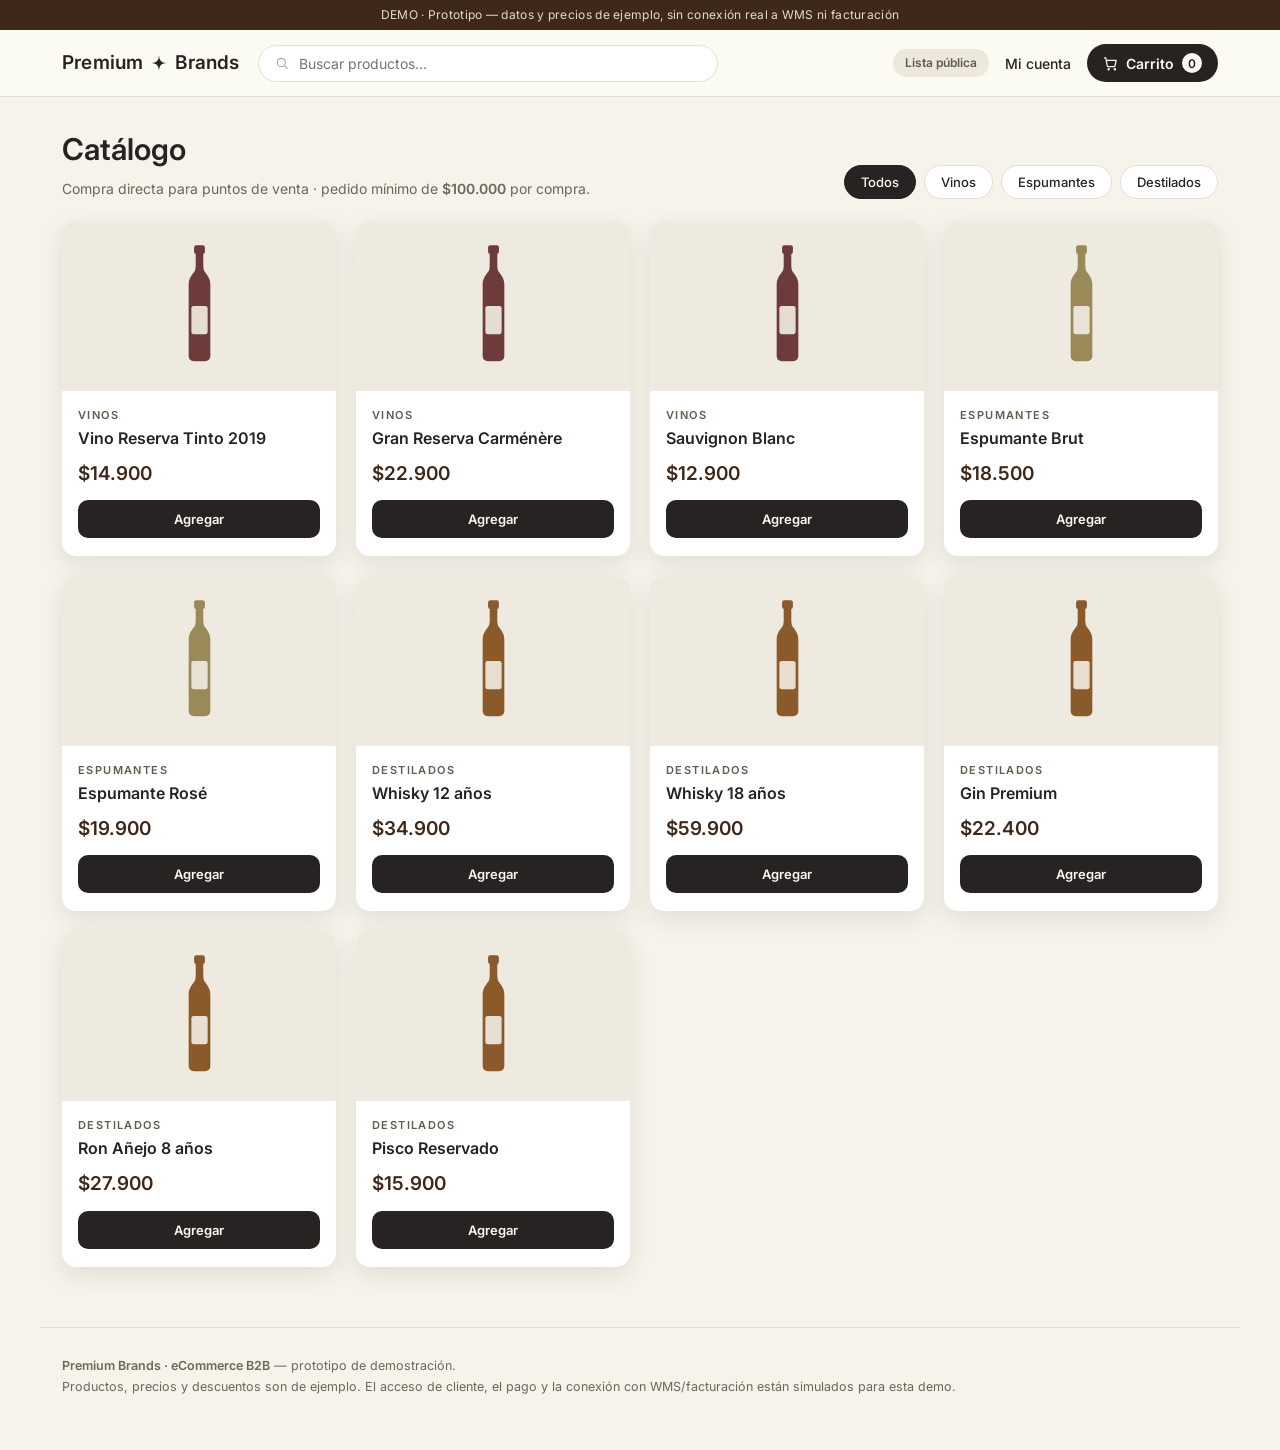
==== index.html @ 7d67d54c "Add files via upload" ====
<!DOCTYPE html>
<html lang="es">
<head>
  <meta charset="UTF-8" />
  <meta name="viewport" content="width=device-width, initial-scale=1.0" />
  <title>Premium Brands · eCommerce B2B (Demo)</title>
  <meta name="description" content="Demo del canal de compra B2B para puntos de venta de Premium Brands." />
  <link rel="preconnect" href="https://api.fontshare.com" crossorigin />
  <link rel="preconnect" href="https://fonts.googleapis.com" />
  <link rel="preconnect" href="https://fonts.gstatic.com" crossorigin />
  <link href="https://api.fontshare.com/v2/css?f[]=clash-grotesk@400,500,600,700&display=swap" rel="stylesheet" />
  <link href="https://fonts.googleapis.com/css2?family=Inter:wght@400;500;600;700&family=Playfair+Display:ital,wght@0,500;1,500&display=swap" rel="stylesheet" />
  <link rel="stylesheet" href="styles.css" />
</head>
<body>
  <!-- Cinta demo -->
  <div class="demo-ribbon">DEMO · Prototipo — datos y precios de ejemplo, sin conexión real a WMS ni facturación</div>

  <!-- Header -->
  <header class="topbar">
    <div class="topbar-inner">
      <a class="brand" href="#" aria-label="Premium Brands">
        <span class="brand-word">Premium</span>
        <span class="brand-star" aria-hidden="true"></span>
        <span class="brand-word">Brands</span>
      </a>

      <div class="search" role="search">
        <span class="search-ic" aria-hidden="true"></span>
        <input id="search" type="text" placeholder="Buscar productos…" autocomplete="off" />
      </div>

      <div class="topbar-actions">
        <span id="listBadge" class="list-badge list-public">Lista pública</span>
        <button id="accountBtn" class="btn-ghost">Mi cuenta</button>
        <button id="cartBtn" class="btn-cart" aria-label="Ver carrito">
          <span class="cart-ic" aria-hidden="true"></span>
          Carrito <span id="cartCount" class="cart-count">0</span>
        </button>
      </div>
    </div>
  </header>

  <!-- Banner cliente -->
  <div id="clientBanner" class="client-banner" hidden>
    <span class="banner-star" aria-hidden="true"></span>
    <span>Estás viendo <strong>precios y promociones exclusivas para clientes</strong>. Bienvenido de vuelta, <strong id="clientName">Cartera Premium</strong>.</span>
  </div>

  <!-- Contenido -->
  <main class="wrap">
    <div class="cat-head">
      <div>
        <h1 class="cat-title">Catálogo</h1>
        <p class="cat-sub">Compra directa para puntos de venta · pedido mínimo de <strong id="minLabel">$100.000</strong> por compra.</p>
      </div>
      <div id="filters" class="filters"></div>
    </div>

    <section id="grid" class="grid" aria-live="polite"></section>
    <p id="emptyState" class="empty" hidden>No encontramos productos con ese criterio.</p>
  </main>

  <footer class="foot">
    <p><strong>Premium Brands · eCommerce B2B</strong> — prototipo de demostración.</p>
    <p>Productos, precios y descuentos son de ejemplo. El acceso de cliente, el pago y la conexión con WMS/facturación están simulados para esta demo.</p>
  </footer>

  <!-- Carrito (drawer) -->
  <div id="overlay" class="overlay" hidden></div>
  <aside id="cart" class="cart-drawer" aria-label="Carrito" hidden>
    <div class="cart-top">
      <h2>Tu pedido</h2>
      <button id="cartClose" class="icon-close" aria-label="Cerrar">×</button>
    </div>
    <div id="cartItems" class="cart-items"></div>
    <div class="cart-foot">
      <div class="cart-row">
        <span>Subtotal</span>
        <strong id="cartSubtotal">$0</strong>
      </div>
      <div id="minHint" class="min-hint"></div>
      <button id="checkoutBtn" class="btn-primary btn-block" disabled>Confirmar pedido</button>
      <p class="cart-note">El pedido ingresa al WMS de Premium y se emite la factura. <em>(Simulado en esta demo.)</em></p>
    </div>
  </aside>

  <!-- Login (modal) -->
  <div id="loginModal" class="modal" hidden>
    <div class="modal-card">
      <button class="icon-close modal-close" data-close aria-label="Cerrar">×</button>
      <h2 class="modal-title">Acceso de clientes</h2>
      <p class="modal-sub">Ingresa con tu usuario para ver <strong>precios y promociones exclusivas</strong>.</p>
      <label class="field"><span>Usuario</span><input id="user" type="text" placeholder="cliente" autocomplete="username" /></label>
      <label class="field"><span>Contraseña</span><input id="pass" type="password" placeholder="••••••••" autocomplete="current-password" /></label>
      <p id="loginError" class="login-error" hidden>Usuario o contraseña incorrectos.</p>
      <button id="loginSubmit" class="btn-primary btn-block">Ingresar</button>
      <p class="demo-cred">Demo · usuario <code>cliente</code> · contraseña <code>premium</code></p>
    </div>
  </div>

  <!-- Confirmación (modal) -->
  <div id="okModal" class="modal" hidden>
    <div class="modal-card center">
      <div class="ok-badge" aria-hidden="true">✓</div>
      <h2 class="modal-title">¡Pedido recibido!</h2>
      <p class="modal-sub">Pedido <strong id="orderNo">PB-0000</strong> por <strong id="orderTotal">$0</strong>.</p>
      <p class="ok-text">Ingresa a la bodega de Premium Brands (WMS) para su preparación y se emitirá la factura correspondiente.</p>
      <p class="ok-sim"><em>Demo — sin conexión real a WMS ni facturación.</em></p>
      <button id="okClose" class="btn-primary btn-block">Seguir comprando</button>
    </div>
  </div>

  <script src="app.js"></script>
</body>
</html>
---- styles.css ----
:root{
  --ink:#282323;        /* Ébano Mate */
  --taupe:#645A4E;      /* Café Late */
  --bistre:#3E281B;     /* Bistre */
  --ivory:#F5F3EA;      /* Mármol (cálido) */
  --white:#FFFFFF;
  --off:#FBFBF3;
  --line:#E4DFD3;
  --muted:#6E655B;
  --muted-d:#B7ADA2;
  --tile:#EFEADF;
  --gold:#8A6A45;
  --ok:#5C6E42;
  --ok-bg:#E9EDDF;
  --font-title:'Clash Grotesk','Inter',system-ui,sans-serif;
  --font-body:'Inter',system-ui,-apple-system,'Segoe UI',Roboto,sans-serif;
  --font-acc:'Playfair Display',Georgia,serif;
  --radius:14px;
  --shadow:0 8px 24px rgba(60,52,40,.10);
}
*{box-sizing:border-box}
[hidden]{display:none !important}
html,body{margin:0;padding:0}
body{
  font-family:var(--font-body);
  color:var(--ink);
  background:var(--ivory);
  -webkit-font-smoothing:antialiased;
  line-height:1.5;
}
h1,h2{font-family:var(--font-title);font-weight:600;margin:0}
strong{font-weight:600}
button{font-family:var(--font-body);cursor:pointer}
input{font-family:var(--font-body)}

/* estrella / destello */
.brand-star,.banner-star,.search-ic,.cart-ic{
  display:inline-block;background-repeat:no-repeat;background-position:center;background-size:contain;
}
.brand-star{width:16px;height:16px;background-image:url("data:image/svg+xml,%3Csvg xmlns='http://www.w3.org/2000/svg' viewBox='0 0 100 100'%3E%3Cpath d='M50 3C53.5 37 63 46.5 97 50 63 53.5 53.5 63 50 97 46.5 63 37 53.5 3 50 37 46.5 46.5 37 50 3Z' fill='%23282323'/%3E%3C/svg%3E")}
.banner-star{width:14px;height:14px;background-image:url("data:image/svg+xml,%3Csvg xmlns='http://www.w3.org/2000/svg' viewBox='0 0 100 100'%3E%3Cpath d='M50 3C53.5 37 63 46.5 97 50 63 53.5 53.5 63 50 97 46.5 63 37 53.5 3 50 37 46.5 46.5 37 50 3Z' fill='%23FBFBF3'/%3E%3C/svg%3E")}

/* cinta demo */
.demo-ribbon{
  background:var(--bistre);color:#E7D9C9;font-size:12px;letter-spacing:.3px;
  text-align:center;padding:6px 14px;
}

/* header */
.topbar{position:sticky;top:0;z-index:40;background:var(--off);border-bottom:1px solid var(--line)}
.topbar-inner{
  max-width:1200px;margin:0 auto;padding:14px 22px;display:flex;align-items:center;gap:18px;
}
.brand{display:flex;align-items:center;gap:8px;text-decoration:none;color:var(--ink)}
.brand-word{font-family:var(--font-title);font-weight:600;font-size:19px;letter-spacing:.2px}
.search{
  flex:1;max-width:460px;display:flex;align-items:center;gap:8px;
  background:var(--white);border:1px solid var(--line);border-radius:999px;padding:8px 16px;
}
.search-ic{width:15px;height:15px;opacity:.55;background-image:url("data:image/svg+xml,%3Csvg xmlns='http://www.w3.org/2000/svg' viewBox='0 0 24 24' fill='none' stroke='%236E655B' stroke-width='2' stroke-linecap='round'%3E%3Ccircle cx='11' cy='11' r='7'/%3E%3Cline x1='21' y1='21' x2='16.5' y2='16.5'/%3E%3C/svg%3E")}
.search input{border:0;outline:0;background:transparent;width:100%;font-size:14px;color:var(--ink)}
.topbar-actions{display:flex;align-items:center;gap:12px;margin-left:auto}
.list-badge{font-size:12px;font-weight:600;padding:5px 12px;border-radius:999px;white-space:nowrap}
.list-public{background:#EDE8DC;color:var(--taupe)}
.list-client{background:var(--ink);color:var(--off)}
.btn-ghost{background:transparent;border:0;color:var(--ink);font-size:14px;font-weight:500;padding:8px 4px}
.btn-ghost:hover{color:var(--taupe)}
.btn-cart{
  display:flex;align-items:center;gap:8px;background:var(--ink);color:var(--off);
  border:0;border-radius:999px;padding:9px 16px;font-size:14px;font-weight:600;
}
.btn-cart:hover{background:#3a3330}
.cart-ic{width:15px;height:15px;background-image:url("data:image/svg+xml,%3Csvg xmlns='http://www.w3.org/2000/svg' viewBox='0 0 24 24' fill='none' stroke='%23FBFBF3' stroke-width='2' stroke-linecap='round' stroke-linejoin='round'%3E%3Ccircle cx='9' cy='21' r='1'/%3E%3Ccircle cx='19' cy='21' r='1'/%3E%3Cpath d='M2.5 3h2l2.2 12.4a2 2 0 0 0 2 1.6h8.6a2 2 0 0 0 2-1.6L21 7H6'/%3E%3C/svg%3E")}
.cart-count{background:var(--off);color:var(--ink);border-radius:999px;min-width:20px;height:20px;display:inline-flex;align-items:center;justify-content:center;font-size:12px;padding:0 5px}

/* banner cliente */
.client-banner{
  background:var(--ink);color:var(--off);font-size:14px;
  display:flex;align-items:center;justify-content:center;gap:10px;padding:11px 18px;text-align:center;
}

/* contenido */
.wrap{max-width:1200px;margin:0 auto;padding:30px 22px 60px}
.cat-head{display:flex;align-items:flex-end;justify-content:space-between;gap:20px;flex-wrap:wrap;margin-bottom:22px}
.cat-title{font-size:30px}
.cat-sub{margin:6px 0 0;color:var(--muted);font-size:14px}
.filters{display:flex;gap:8px;flex-wrap:wrap}
.chip{
  background:var(--white);border:1px solid var(--line);color:var(--ink);
  border-radius:999px;padding:8px 16px;font-size:13px;font-weight:500;
}
.chip.active{background:var(--ink);color:var(--off);border-color:var(--ink)}

.grid{display:grid;grid-template-columns:repeat(4,1fr);gap:20px}
.card{
  background:var(--white);border-radius:var(--radius);box-shadow:var(--shadow);
  display:flex;flex-direction:column;overflow:hidden;
}
.card-img{background:var(--tile);height:170px;display:flex;align-items:center;justify-content:center}
.card-img svg{height:130px}
.card-body{padding:16px 16px 18px;display:flex;flex-direction:column;flex:1}
.card-cat{font-size:11px;font-weight:600;letter-spacing:1.4px;text-transform:uppercase;color:var(--taupe)}
.card-name{font-family:var(--font-title);font-weight:600;font-size:16px;margin:5px 0 auto;line-height:1.2}
.price-row{display:flex;align-items:baseline;gap:8px;margin-top:12px}
.price{font-family:var(--font-title);font-weight:600;font-size:19px;color:var(--bistre)}
.price-old{font-size:13px;color:var(--muted);text-decoration:line-through}
.price-tag{font-size:11px;font-weight:700;color:var(--gold);background:#F3ECDF;border-radius:6px;padding:2px 6px}
.add{
  margin-top:12px;background:var(--ink);color:var(--off);border:0;border-radius:10px;
  padding:11px;font-size:13px;font-weight:600;width:100%;
}
.add:hover{background:#3a3330}
.add.in-cart{background:var(--white);color:var(--ink);border:1px solid var(--ink)}
.qty{display:flex;align-items:center;justify-content:space-between;margin-top:12px;
  border:1px solid var(--line);border-radius:10px;overflow:hidden}
.qty button{background:var(--white);border:0;width:40px;height:40px;font-size:18px;color:var(--ink)}
.qty button:hover{background:var(--tile)}
.qty span{font-weight:600;font-size:14px}

.empty{text-align:center;color:var(--muted);padding:40px}

/* footer */
.foot{max-width:1200px;margin:0 auto;padding:26px 22px 50px;color:var(--muted);font-size:12.5px;border-top:1px solid var(--line)}
.foot p{margin:3px 0}

/* overlay + drawer */
.overlay{position:fixed;inset:0;background:rgba(40,35,35,.5);z-index:50}
.cart-drawer{
  position:fixed;top:0;right:0;height:100%;width:400px;max-width:92vw;background:var(--off);
  z-index:60;display:flex;flex-direction:column;box-shadow:-12px 0 40px rgba(40,35,35,.22);
}
.cart-top{display:flex;align-items:center;justify-content:space-between;padding:20px 22px;border-bottom:1px solid var(--line)}
.cart-top h2{font-size:20px}
.icon-close{background:transparent;border:0;font-size:26px;line-height:1;color:var(--muted)}
.icon-close:hover{color:var(--ink)}
.cart-items{flex:1;overflow-y:auto;padding:10px 22px}
.ci{display:flex;gap:12px;padding:14px 0;border-bottom:1px solid var(--line)}
.ci-thumb{width:46px;height:56px;background:var(--tile);border-radius:8px;flex:0 0 auto;display:flex;align-items:center;justify-content:center}
.ci-thumb svg{height:42px}
.ci-main{flex:1;min-width:0}
.ci-name{font-weight:600;font-size:14px}
.ci-price{color:var(--muted);font-size:13px;margin-top:2px}
.ci-controls{display:flex;align-items:center;gap:10px;margin-top:8px}
.ci-controls button{width:28px;height:28px;border:1px solid var(--line);background:var(--white);border-radius:7px;font-size:15px;color:var(--ink)}
.ci-controls span{font-size:13px;font-weight:600;min-width:18px;text-align:center}
.ci-line{font-weight:600;font-size:14px;white-space:nowrap}
.cart-empty{color:var(--muted);text-align:center;padding:50px 10px}
.cart-foot{padding:18px 22px 22px;border-top:1px solid var(--line);background:var(--off)}
.cart-row{display:flex;justify-content:space-between;align-items:center;font-size:15px;margin-bottom:10px}
.cart-row strong{font-family:var(--font-title);font-size:20px}
.min-hint{font-size:13px;margin-bottom:12px;min-height:18px}
.min-hint.warn{color:var(--taupe)}
.min-hint.ok{color:var(--ok);background:var(--ok-bg);padding:8px 12px;border-radius:9px;font-weight:500}
.cart-note{font-size:11.5px;color:var(--muted);margin:12px 0 0;text-align:center}

.btn-primary{background:var(--ink);color:var(--off);border:0;border-radius:11px;padding:14px;font-size:15px;font-weight:600}
.btn-primary:hover:not(:disabled){background:#3a3330}
.btn-primary:disabled{background:#CFC7BA;color:#8A8175;cursor:not-allowed}
.btn-block{width:100%}

/* modales */
.modal{position:fixed;inset:0;z-index:70;background:rgba(40,35,35,.5);display:flex;align-items:center;justify-content:center;padding:20px}
.modal-card{background:var(--off);border-radius:16px;padding:30px 28px;width:400px;max-width:100%;position:relative;box-shadow:0 20px 60px rgba(40,35,35,.3)}
.modal-card.center{text-align:center}
.modal-close{position:absolute;top:14px;right:16px}
.modal-title{font-size:22px;margin-bottom:6px}
.modal-sub{color:var(--muted);font-size:14px;margin:0 0 18px}
.field{display:block;margin-bottom:14px}
.field span{display:block;font-size:12px;font-weight:600;color:var(--taupe);margin-bottom:5px}
.field input{width:100%;padding:12px 14px;border:1px solid var(--line);border-radius:10px;font-size:15px;background:var(--white)}
.field input:focus{outline:2px solid var(--taupe);outline-offset:-1px}
.login-error{color:#9B3B3B;font-size:13px;margin:0 0 12px}
.demo-cred{font-size:12px;color:var(--muted);text-align:center;margin:14px 0 0}
.demo-cred code{background:var(--tile);padding:2px 6px;border-radius:5px;font-size:12px}
.ok-badge{width:56px;height:56px;border-radius:50%;background:var(--ok-bg);color:var(--ok);font-size:28px;
  display:flex;align-items:center;justify-content:center;margin:0 auto 14px}
.ok-text{font-size:14px;color:var(--ink);margin:0 0 6px}
.ok-sim{font-size:12px;color:var(--muted);margin:0 0 18px}

/* responsive */
@media (max-width:1000px){ .grid{grid-template-columns:repeat(3,1fr)} }
@media (max-width:720px){
  .search{display:none}
  .grid{grid-template-columns:repeat(2,1fr);gap:14px}
  .brand-word{font-size:17px}
  .topbar-actions{gap:8px}
  .btn-ghost{display:none}
  .cat-title{font-size:24px}
}
@media (max-width:440px){
  .grid{grid-template-columns:1fr 1fr;gap:12px}
  .card-img{height:140px}
  .card-img svg{height:104px}
}
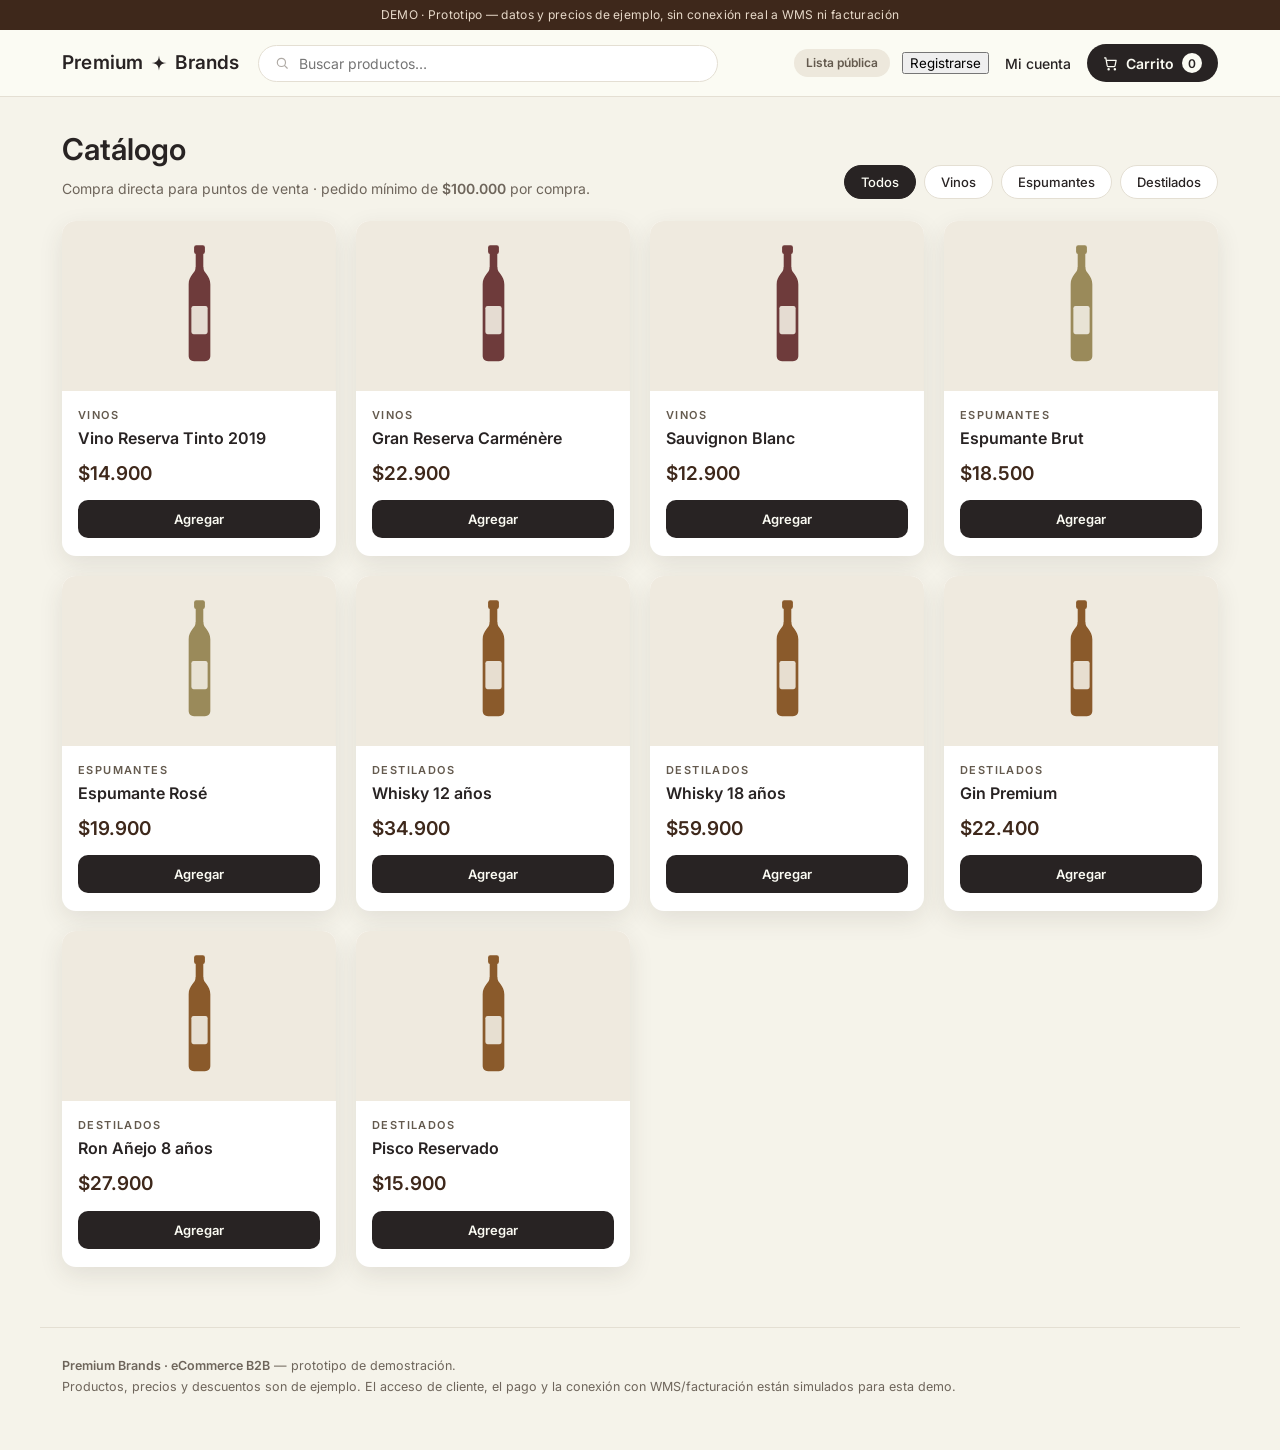
==== commit 9ea8a989: "Update index.html" ====
--- a/index.html
+++ b/index.html
@@ -32,6 +32,7 @@
 
       <div class="topbar-actions">
         <span id="listBadge" class="list-badge list-public">Lista pública</span>
+        <button id="registerBtn" class="btn-outline">Registrarse</button>
         <button id="accountBtn" class="btn-ghost">Mi cuenta</button>
         <button id="cartBtn" class="btn-cart" aria-label="Ver carrito">
           <span class="cart-ic" aria-hidden="true"></span>
@@ -70,18 +71,52 @@
   <div id="overlay" class="overlay" hidden></div>
   <aside id="cart" class="cart-drawer" aria-label="Carrito" hidden>
     <div class="cart-top">
-      <h2>Tu pedido</h2>
+      <h2 id="cartTitle">Tu pedido</h2>
       <button id="cartClose" class="icon-close" aria-label="Cerrar">×</button>
     </div>
-    <div id="cartItems" class="cart-items"></div>
-    <div class="cart-foot">
-      <div class="cart-row">
-        <span>Subtotal</span>
-        <strong id="cartSubtotal">$0</strong>
+
+    <!-- Vista carrito -->
+    <div id="cartView" class="cart-view">
+      <div id="cartItems" class="cart-items"></div>
+      <div class="cart-foot">
+        <div class="cart-row">
+          <span>Subtotal</span>
+          <strong id="cartSubtotal">$0</strong>
+        </div>
+        <div id="minHint" class="min-hint"></div>
+        <button id="checkoutBtn" class="btn-primary btn-block" disabled>Confirmar pedido</button>
+        <p id="cartNote" class="cart-note"></p>
       </div>
-      <div id="minHint" class="min-hint"></div>
-      <button id="checkoutBtn" class="btn-primary btn-block" disabled>Confirmar pedido</button>
-      <p class="cart-note">El pedido ingresa al WMS de Premium y se emite la factura. <em>(Simulado en esta demo.)</em></p>
+    </div>
+
+    <!-- Vista pago (cliente no registrado) -->
+    <div id="payView" class="cart-view" hidden>
+      <div class="pay-body">
+        <button id="payBack" class="pay-back">← Volver al carrito</button>
+        <h3 class="pay-title">Datos y pago</h3>
+        <p class="pay-sub">Completa tus datos para la factura y realiza el pago.</p>
+
+        <div class="pay-section">Datos de facturación</div>
+        <label class="field"><span>Nombre y apellido</span><input id="bName" type="text" placeholder="Nombre Apellido" autocomplete="name" /></label>
+        <label class="field"><span>RUT</span><input id="bRut" type="text" placeholder="12.345.678-9" /></label>
+        <label class="field"><span>Razón social</span><input id="bRazon" type="text" placeholder="Comercial Los Andes SpA" autocomplete="organization" /></label>
+        <label class="field"><span>RUT empresa</span><input id="bRutEmp" type="text" placeholder="76.543.210-K" /></label>
+        <div class="pay-row">
+          <label class="field"><span>Teléfono</span><input id="bFono" type="text" inputmode="tel" placeholder="+56 9 1234 5678" autocomplete="tel" /></label>
+          <label class="field"><span>Email</span><input id="bEmail" type="email" placeholder="correo@negocio.cl" autocomplete="email" /></label>
+        </div>
+
+        <div class="pay-section pay-section-div">Pago</div>
+        <label class="field"><span>Nombre en la tarjeta</span><input id="payName" type="text" placeholder="Nombre Apellido" autocomplete="cc-name" /></label>
+        <label class="field"><span>Número de tarjeta</span><input id="payCard" type="text" inputmode="numeric" placeholder="4242 4242 4242 4242" autocomplete="cc-number" /></label>
+        <div class="pay-row">
+          <label class="field"><span>Vencimiento</span><input id="payExp" type="text" placeholder="MM/AA" autocomplete="cc-exp" /></label>
+          <label class="field"><span>CVV</span><input id="payCvv" type="text" inputmode="numeric" placeholder="123" autocomplete="cc-csc" /></label>
+        </div>
+        <p id="payError" class="login-error" hidden>Completa todos los datos requeridos.</p>
+        <button id="paySubmit" class="btn-primary btn-block">Pagar <span id="payAmount">$0</span></button>
+        <p class="cart-note">Pago simulado — no se procesa ningún cobro real.</p>
+      </div>
     </div>
   </aside>
 
@@ -93,9 +128,37 @@
       <p class="modal-sub">Ingresa con tu usuario para ver <strong>precios y promociones exclusivas</strong>.</p>
       <label class="field"><span>Usuario</span><input id="user" type="text" placeholder="cliente" autocomplete="username" /></label>
       <label class="field"><span>Contraseña</span><input id="pass" type="password" placeholder="••••••••" autocomplete="current-password" /></label>
-      <p id="loginError" class="login-error" hidden>Usuario o contraseña incorrectos.</p>
+      <p id="loginError" class="login-error" hidden>Ingresa un usuario y una contraseña.</p>
       <button id="loginSubmit" class="btn-primary btn-block">Ingresar</button>
-      <p class="demo-cred">Demo · usuario <code>cliente</code> · contraseña <code>premium</code></p>
+      <p class="demo-cred">Demo · ingresa cualquier usuario y contraseña para ver la lista de cliente.</p>
+    </div>
+  </div>
+
+  <!-- Registro (modal) -->
+  <div id="regModal" class="modal" hidden>
+    <div class="modal-card">
+      <button class="icon-close modal-close" data-close-reg aria-label="Cerrar">×</button>
+      <div id="regForm">
+        <h2 class="modal-title">Registro de punto de venta</h2>
+        <p class="modal-sub">Déjanos tus datos y un vendedor se pondrá en contacto.</p>
+        <label class="field"><span>Nombre y apellido</span><input id="rName" type="text" placeholder="Nombre Apellido" autocomplete="name" /></label>
+        <label class="field"><span>RUT</span><input id="rRut" type="text" placeholder="12.345.678-9" /></label>
+        <label class="field"><span>Razón social</span><input id="rRazon" type="text" placeholder="Comercial Los Andes SpA" autocomplete="organization" /></label>
+        <label class="field"><span>RUT empresa</span><input id="rRutEmp" type="text" placeholder="76.543.210-K" /></label>
+        <div class="pay-row">
+          <label class="field"><span>Teléfono</span><input id="rFono" type="text" inputmode="tel" placeholder="+56 9 1234 5678" autocomplete="tel" /></label>
+          <label class="field"><span>Email</span><input id="rEmail" type="email" placeholder="correo@negocio.cl" autocomplete="email" /></label>
+        </div>
+        <p id="regError" class="login-error" hidden>Completa todos los datos.</p>
+        <button id="regSubmit" class="btn-primary btn-block">Enviar registro</button>
+      </div>
+      <div id="regDone" class="reg-done" hidden>
+        <div class="ok-badge" aria-hidden="true">✓</div>
+        <h2 class="modal-title">¡Registro recibido!</h2>
+        <p class="ok-text">Un vendedor se pondrá en contacto contigo a la brevedad.</p>
+        <p class="ok-sim"><em>Demo — registro guardado localmente para el backoffice.</em></p>
+        <button id="regDoneClose" class="btn-primary btn-block">Cerrar</button>
+      </div>
     </div>
   </div>
 
@@ -103,9 +166,10 @@
   <div id="okModal" class="modal" hidden>
     <div class="modal-card center">
       <div class="ok-badge" aria-hidden="true">✓</div>
-      <h2 class="modal-title">¡Pedido recibido!</h2>
+      <h2 class="modal-title" id="okTitle">¡Pedido recibido!</h2>
       <p class="modal-sub">Pedido <strong id="orderNo">PB-0000</strong> por <strong id="orderTotal">$0</strong>.</p>
-      <p class="ok-text">Ingresa a la bodega de Premium Brands (WMS) para su preparación y se emitirá la factura correspondiente.</p>
+      <p class="ok-text" id="okText">El pedido ingresa a la bodega de Premium Brands (WMS) y se emite la factura correspondiente.</p>
+      <div id="okExtra" class="okextra" hidden></div>
       <p class="ok-sim"><em>Demo — sin conexión real a WMS ni facturación.</em></p>
       <button id="okClose" class="btn-primary btn-block">Seguir comprando</button>
     </div>
--- a/styles.css
+++ b/styles.css
@@ -133,6 +133,7 @@
 .cart-top h2{font-size:20px}
 .icon-close{background:transparent;border:0;font-size:26px;line-height:1;color:var(--muted)}
 .icon-close:hover{color:var(--ink)}
+.cart-view{flex:1;display:flex;flex-direction:column;min-height:0}
 .cart-items{flex:1;overflow-y:auto;padding:10px 22px}
 .ci{display:flex;gap:12px;padding:14px 0;border-bottom:1px solid var(--line)}
 .ci-thumb{width:46px;height:56px;background:var(--tile);border-radius:8px;flex:0 0 auto;display:flex;align-items:center;justify-content:center}
@@ -153,6 +154,15 @@
 .min-hint.ok{color:var(--ok);background:var(--ok-bg);padding:8px 12px;border-radius:9px;font-weight:500}
 .cart-note{font-size:11.5px;color:var(--muted);margin:12px 0 0;text-align:center}
 
+/* vista de pago (no registrados) */
+.pay-body{flex:1;overflow-y:auto;padding:18px 22px 22px}
+.pay-back{background:transparent;border:0;color:var(--taupe);font-size:13px;font-weight:600;padding:0 0 12px;cursor:pointer}
+.pay-back:hover{color:var(--ink)}
+.pay-title{font-family:var(--font-title);font-weight:600;font-size:18px;margin:0 0 2px}
+.pay-sub{color:var(--muted);font-size:13px;margin:0 0 16px}
+.pay-row{display:flex;gap:12px}
+.pay-row .field{flex:1}
+
 .btn-primary{background:var(--ink);color:var(--off);border:0;border-radius:11px;padding:14px;font-size:15px;font-weight:600}
 .btn-primary:hover:not(:disabled){background:#3a3330}
 .btn-primary:disabled{background:#CFC7BA;color:#8A8175;cursor:not-allowed}
@@ -167,28 +177,4 @@
 .modal-sub{color:var(--muted);font-size:14px;margin:0 0 18px}
 .field{display:block;margin-bottom:14px}
 .field span{display:block;font-size:12px;font-weight:600;color:var(--taupe);margin-bottom:5px}
-.field input{width:100%;padding:12px 14px;border:1px solid var(--line);border-radius:10px;font-size:15px;background:var(--white)}
-.field input:focus{outline:2px solid var(--taupe);outline-offset:-1px}
-.login-error{color:#9B3B3B;font-size:13px;margin:0 0 12px}
-.demo-cred{font-size:12px;color:var(--muted);text-align:center;margin:14px 0 0}
-.demo-cred code{background:var(--tile);padding:2px 6px;border-radius:5px;font-size:12px}
-.ok-badge{width:56px;height:56px;border-radius:50%;background:var(--ok-bg);color:var(--ok);font-size:28px;
-  display:flex;align-items:center;justify-content:center;margin:0 auto 14px}
-.ok-text{font-size:14px;color:var(--ink);margin:0 0 6px}
-.ok-sim{font-size:12px;color:var(--muted);margin:0 0 18px}
-
-/* responsive */
-@media (max-width:1000px){ .grid{grid-template-columns:repeat(3,1fr)} }
-@media (max-width:720px){
-  .search{display:none}
-  .grid{grid-template-columns:repeat(2,1fr);gap:14px}
-  .brand-word{font-size:17px}
-  .topbar-actions{gap:8px}
-  .btn-ghost{display:none}
-  .cat-title{font-size:24px}
-}
-@media (max-width:440px){
-  .grid{grid-template-columns:1fr 1fr;gap:12px}
-  .card-img{height:140px}
-  .card-img svg{height:104px}
-}
+.field input{width:100%;padding:12px
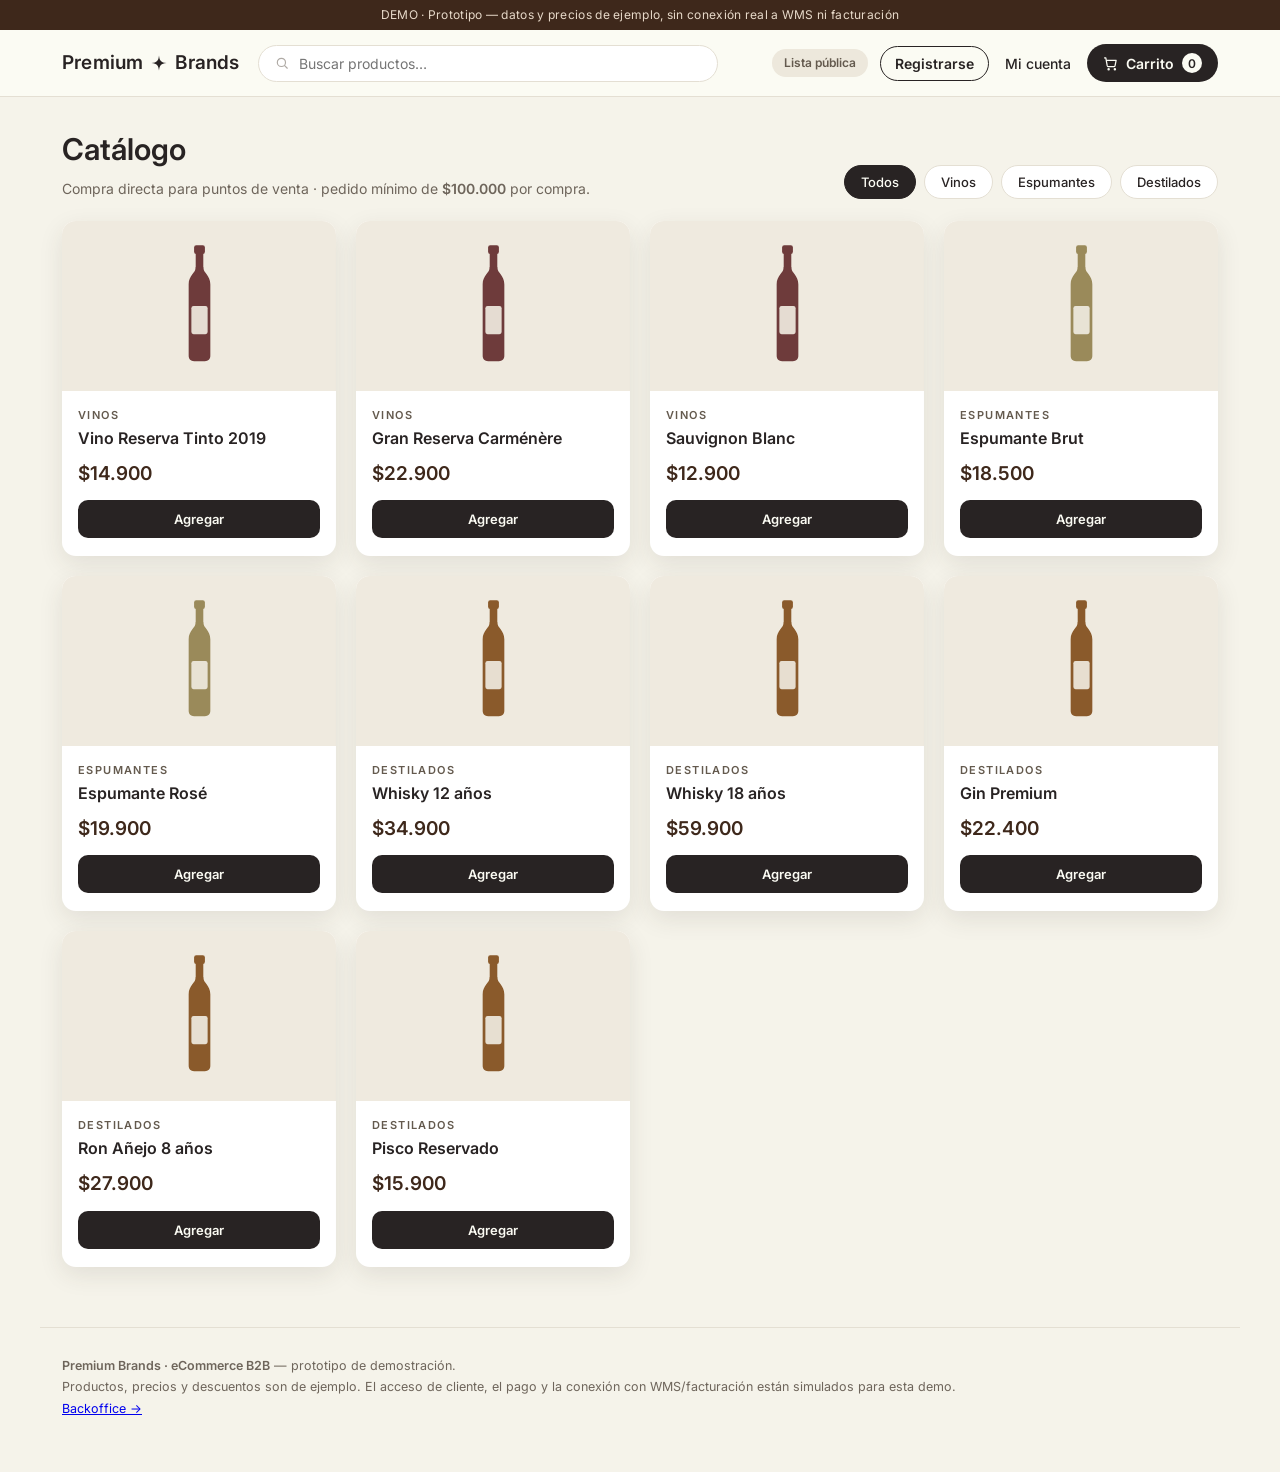
==== commit 5e545214: "Update index.html" ====
--- a/index.html
+++ b/index.html
@@ -65,6 +65,7 @@
   <footer class="foot">
     <p><strong>Premium Brands · eCommerce B2B</strong> — prototipo de demostración.</p>
     <p>Productos, precios y descuentos son de ejemplo. El acceso de cliente, el pago y la conexión con WMS/facturación están simulados para esta demo.</p>
+    <p><a class="foot-admin" href="admin.html">Backoffice →</a></p>
   </footer>
 
   <!-- Carrito (drawer) -->
--- a/styles.css
+++ b/styles.css
@@ -162,11 +162,16 @@
 .pay-sub{color:var(--muted);font-size:13px;margin:0 0 16px}
 .pay-row{display:flex;gap:12px}
 .pay-row .field{flex:1}
+.pay-section{font-size:11px;font-weight:700;letter-spacing:1px;text-transform:uppercase;color:var(--taupe);margin:2px 0 10px}
+.pay-section-div{margin-top:6px;padding-top:16px;border-top:1px solid var(--line)}
 
 .btn-primary{background:var(--ink);color:var(--off);border:0;border-radius:11px;padding:14px;font-size:15px;font-weight:600}
 .btn-primary:hover:not(:disabled){background:#3a3330}
 .btn-primary:disabled{background:#CFC7BA;color:#8A8175;cursor:not-allowed}
 .btn-block{width:100%}
+.btn-outline{background:transparent;border:1px solid var(--ink);color:var(--ink);border-radius:999px;padding:8px 14px;font-size:14px;font-weight:600;text-decoration:none;display:inline-block}
+.btn-outline:hover{background:var(--ink);color:var(--off)}
+.reg-done{text-align:center}
 
 /* modales */
 .modal{position:fixed;inset:0;z-index:70;background:rgba(40,35,35,.5);display:flex;align-items:center;justify-content:center;padding:20px}
@@ -177,4 +182,67 @@
 .modal-sub{color:var(--muted);font-size:14px;margin:0 0 18px}
 .field{display:block;margin-bottom:14px}
 .field span{display:block;font-size:12px;font-weight:600;color:var(--taupe);margin-bottom:5px}
-.field input{width:100%;padding:12px
+.field input{width:100%;padding:12px 14px;border:1px solid var(--line);border-radius:10px;font-size:15px;background:var(--white)}
+.field input:focus{outline:2px solid var(--taupe);outline-offset:-1px}
+.login-error{color:#9B3B3B;font-size:13px;margin:0 0 12px}
+.demo-cred{font-size:12px;color:var(--muted);text-align:center;margin:14px 0 0}
+.demo-cred code{background:var(--tile);padding:2px 6px;border-radius:5px;font-size:12px}
+.ok-badge{width:56px;height:56px;border-radius:50%;background:var(--ok-bg);color:var(--ok);font-size:28px;
+  display:flex;align-items:center;justify-content:center;margin:0 auto 14px}
+.ok-text{font-size:14px;color:var(--ink);margin:0 0 6px}
+.ok-sim{font-size:12px;color:var(--muted);margin:0 0 18px}
+
+/* despacho + vendedor (lista pública) */
+.okextra{margin:14px 0 4px;text-align:left}
+.ship{background:var(--ok-bg);color:var(--ok);font-size:13px;font-weight:500;padding:9px 12px;border-radius:9px;margin-bottom:12px;text-align:center}
+.seller{border:1px solid var(--line);border-radius:11px;padding:12px 14px;background:var(--white)}
+.seller-h{font-size:11px;font-weight:700;letter-spacing:1px;text-transform:uppercase;color:var(--taupe);margin-bottom:4px}
+.seller-name{font-family:var(--font-title);font-weight:600;font-size:16px;color:var(--ink);margin-bottom:6px}
+.seller-row{font-size:13px;color:var(--ink);margin-top:2px}
+.seller-row span{color:var(--muted);display:inline-block;width:70px}
+.seller-note{font-size:11px;color:var(--muted);margin-top:8px}
+.ok-invoice{font-size:13px;color:var(--ink);margin:0 0 12px;text-align:center}
+
+/* responsive */
+@media (max-width:1000px){ .grid{grid-template-columns:repeat(3,1fr)} }
+@media (max-width:720px){
+  .search{display:none}
+  .grid{grid-template-columns:repeat(2,1fr);gap:14px}
+  .brand-word{font-size:17px}
+  .topbar-actions{gap:8px}
+  .btn-ghost{display:none}
+  .cat-title{font-size:24px}
+}
+@media (max-width:440px){
+  .grid{grid-template-columns:1fr 1fr;gap:12px}
+  .card-img{height:140px}
+  .card-img svg{height:104px}
+}
+
+/* ===== Backoffice (admin.html) ===== */
+.admin-badgeword{font-family:var(--font-body);font-size:11px;font-weight:700;letter-spacing:2px;text-transform:uppercase;color:var(--taupe);margin-left:2px}
+.admin-bar{display:flex;gap:10px;flex-wrap:wrap;margin:28px 0 18px}
+.admin-stats{display:flex;gap:14px;flex-wrap:wrap;margin:0 0 26px}
+.stat{background:var(--white);border:1px solid var(--line);border-radius:12px;padding:14px 18px;min-width:150px}
+.stat-n{font-family:var(--font-title);font-weight:600;font-size:24px;color:var(--bistre)}
+.stat-l{font-size:12px;color:var(--muted);margin-top:2px}
+.admin-h{font-family:var(--font-title);font-weight:600;font-size:20px;margin:6px 0 12px}
+.table-wrap{overflow-x:auto;border:1px solid var(--line);border-radius:12px;background:var(--white);margin-bottom:30px}
+table.tbl{width:100%;border-collapse:collapse;font-size:13.5px;min-width:760px}
+table.tbl th{text-align:left;font-size:11px;letter-spacing:.6px;text-transform:uppercase;color:var(--taupe);padding:12px 14px;border-bottom:1px solid var(--line);white-space:nowrap}
+table.tbl td{padding:12px 14px;border-bottom:1px solid var(--line);vertical-align:top}
+table.tbl tr:last-child td{border-bottom:0}
+.badge{font-size:11px;font-weight:700;padding:3px 9px;border-radius:999px;white-space:nowrap}
+.b-pub{background:#EDE8DC;color:var(--taupe)}
+.b-reg{background:var(--ink);color:var(--off)}
+.est-sel{border:1px solid var(--line);border-radius:8px;padding:6px 8px;font-size:12.5px;background:var(--white);color:var(--ink)}
+.lnk-del{background:transparent;border:0;color:#9B3B3B;font-size:12.5px;font-weight:600;cursor:pointer}
+.lnk-del:hover{text-decoration:underline}
+.empty-row td{padding:26px;text-align:center;color:var(--muted)}
+.btn-mini{background:var(--ink);color:var(--off);border:0;border-radius:9px;padding:9px 14px;font-size:13px;font-weight:600;cursor:pointer}
+.btn-mini:hover{background:#3a3330}
+.btn-mini.ghost{background:var(--white);color:var(--ink);border:1px solid var(--line)}
+.btn-mini.ghost:hover{background:var(--tile)}
+.btn-mini.danger{background:var(--white);color:#9B3B3B;border:1px solid #E3C9C9}
+.admin-items{color:var(--muted);font-size:12px;max-width:220px}
+.mono{font-variant-numeric:tabular-nums}
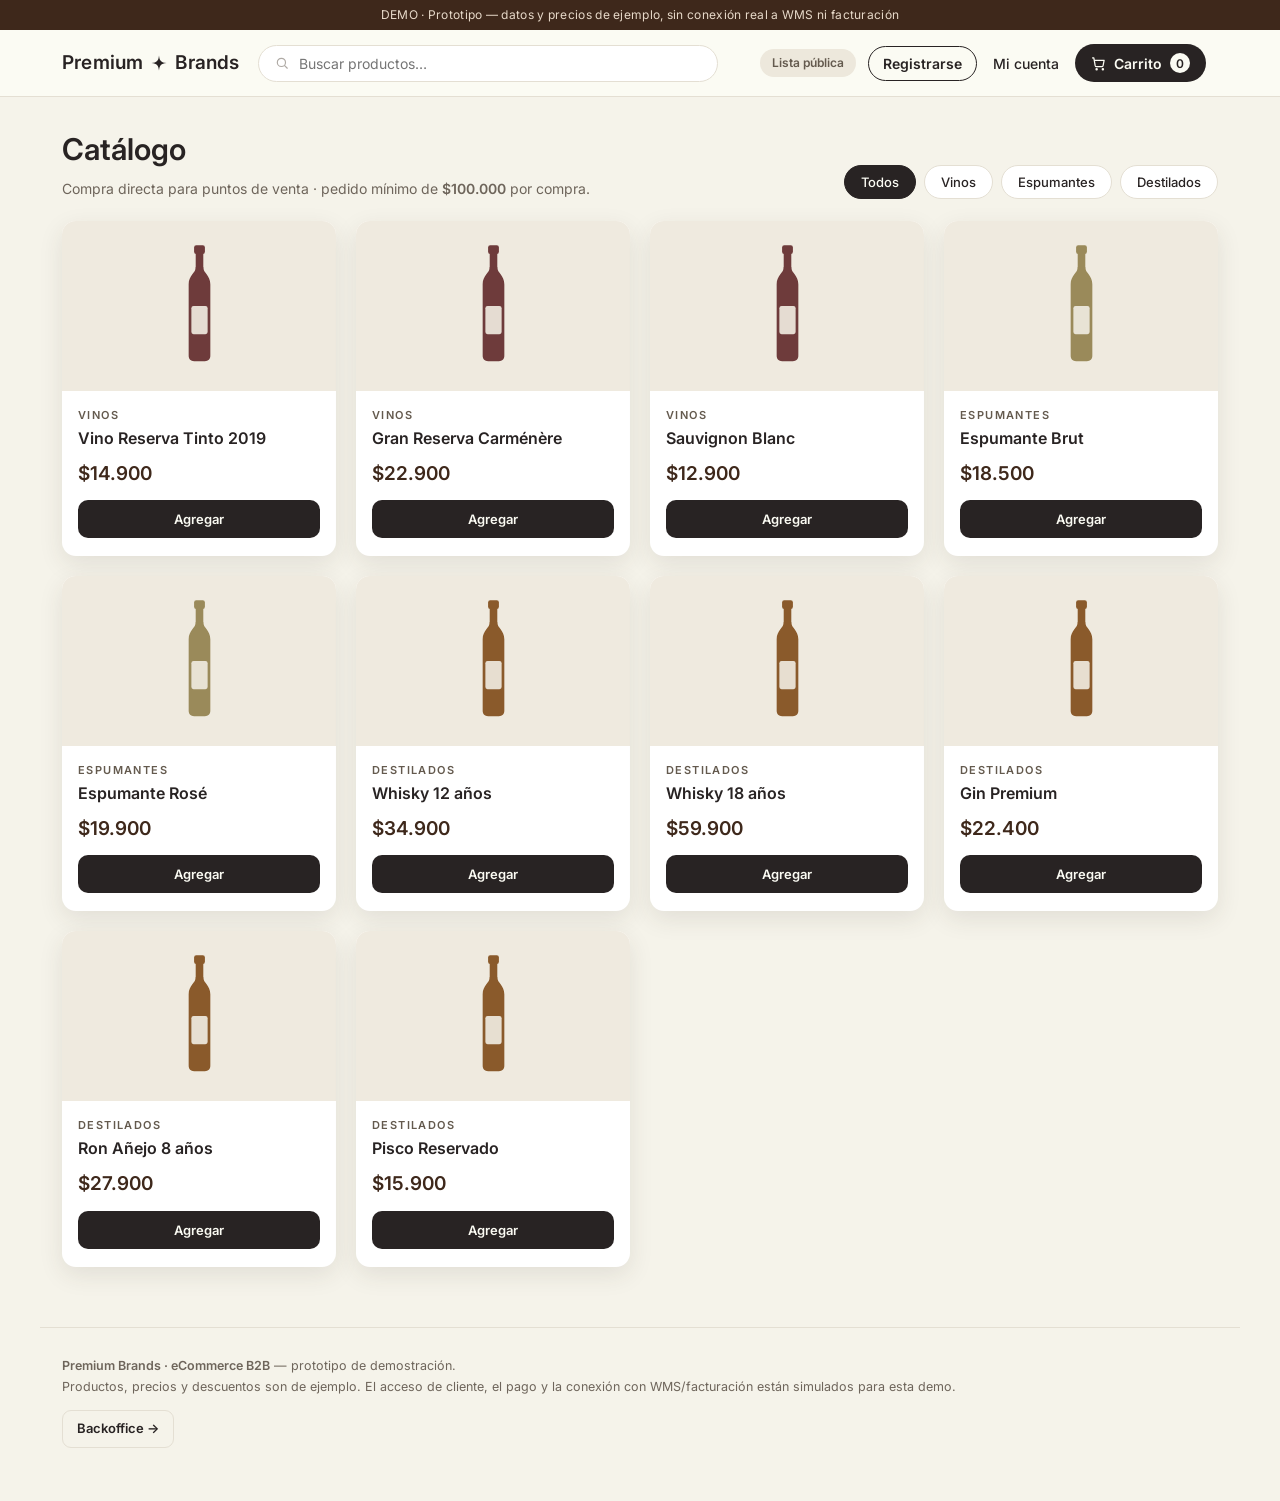
==== commit f0fa7e92: "Update index.html" ====
--- a/index.html
+++ b/index.html
@@ -38,6 +38,7 @@
           <span class="cart-ic" aria-hidden="true"></span>
           Carrito <span id="cartCount" class="cart-count">0</span>
         </button>
+        <a id="adminBtn" class="btn-admin" href="admin.html" title="Backoffice" aria-label="Backoffice"><span class="admin-ic" aria-hidden="true"></span></a>
       </div>
     </div>
   </header>
@@ -50,6 +51,8 @@
 
   <!-- Contenido -->
   <main class="wrap">
+    <div id="carousel" class="carousel" hidden></div>
+
     <div class="cat-head">
       <div>
         <h1 class="cat-title">Catálogo</h1>
--- a/styles.css
+++ b/styles.css
@@ -122,6 +122,8 @@
 /* footer */
 .foot{max-width:1200px;margin:0 auto;padding:26px 22px 50px;color:var(--muted);font-size:12.5px;border-top:1px solid var(--line)}
 .foot p{margin:3px 0}
+.foot-admin{display:inline-block;margin-top:10px;color:var(--ink);font-weight:600;font-size:13px;text-decoration:none;border:1px solid var(--line);border-radius:9px;padding:8px 14px}
+.foot-admin:hover{background:var(--ink);color:var(--off)}
 
 /* overlay + drawer */
 .overlay{position:fixed;inset:0;background:rgba(40,35,35,.5);z-index:50}
